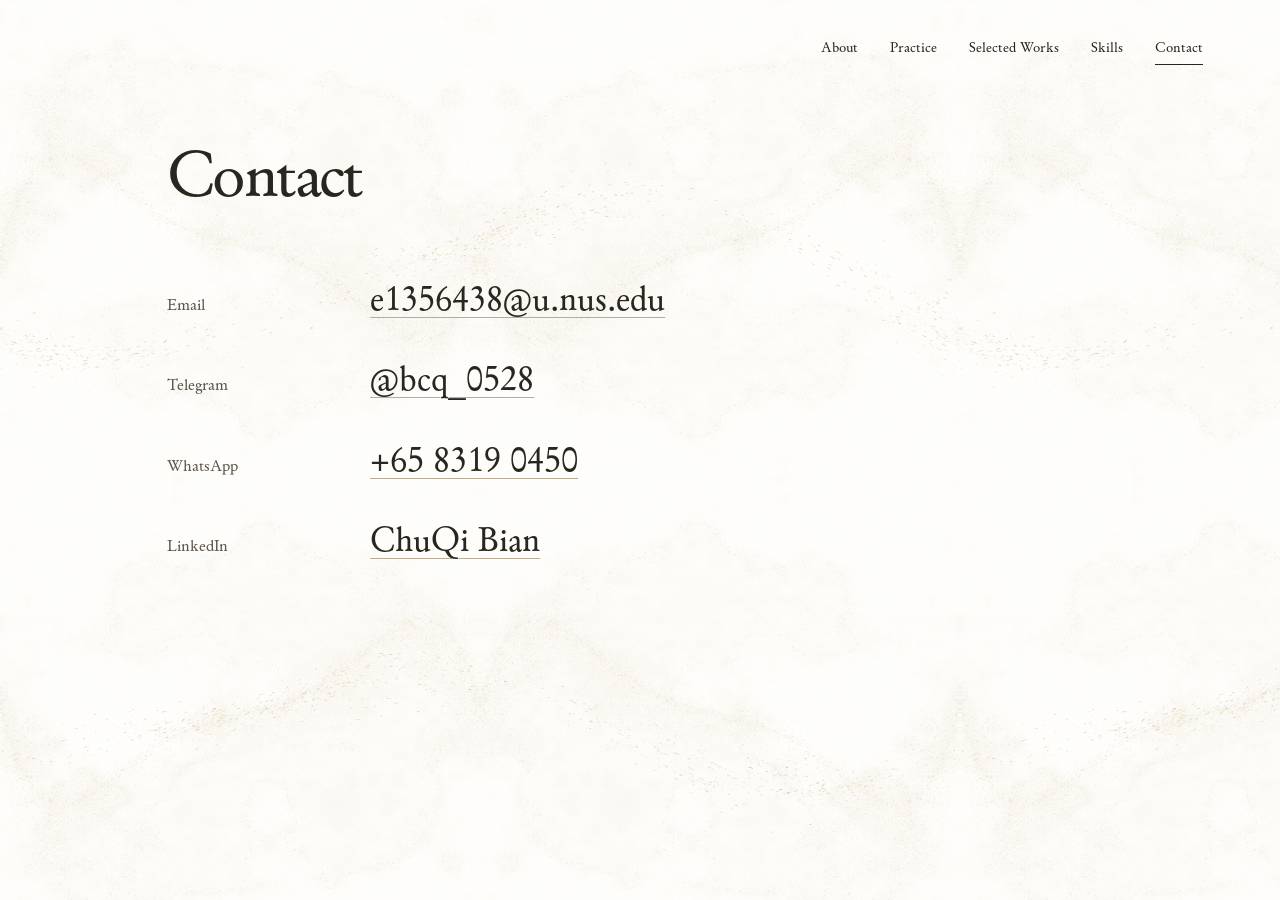
==== contact.html @ a1bc6ec5 "Publish the Bianfolio portfolio" ====
<!doctype html>
<html lang="en">
<head>
  <meta charset="utf-8">
  <meta name="viewport" content="width=device-width, initial-scale=1">
  <title>Contact · Bian Chuqi</title>
  <link rel="stylesheet" href="style.css">
</head>
<body class="inner-page">
  <a class="skip" href="#main">Skip to content</a>
  <header class="header"><nav aria-label="Main navigation"><a href="index.html#about">About</a><a href="index.html#practice">Practice</a><a href="index.html#works">Selected Works</a><a href="skills.html">Skills</a><a href="contact.html" aria-current="page">Contact</a></nav></header>
  <main id="main">
    <section class="details-page contact-page" aria-labelledby="page-title">
      <h1 id="page-title">Contact</h1>
      <dl class="contact-list">
        <div><dt>Email</dt><dd><a href="mailto:e1356438@u.nus.edu">e1356438@u.nus.edu</a></dd></div>
        <div><dt>Telegram</dt><dd><a href="https://t.me/bcq_0528">@bcq_0528</a></dd></div>
        <div><dt>WhatsApp</dt><dd><a href="https://wa.me/6583190450">+65 8319 0450</a></dd></div>
        <div><dt>LinkedIn</dt><dd><a href="https://www.linkedin.com/in/chuqi-bian-5767962a1/">ChuQi Bian</a></dd></div>
      </dl>
    </section>
  </main>
</body>
</html>
---- style.css ----
@charset "UTF-8";
@font-face {
  font-family: 'Garamond Libre';
  src: url('assets/fonts/GaramondLibre-Regular.otf') format('opentype');
  font-weight: 400;
  font-style: normal;
  font-display: swap;
}
:root{color-scheme:dark;--paper:#080808;--surface:#080808;--sand:#080808;--ink:#f5f2ed;--muted:#bcbab6;--coffee:#d6d2ca;--gold:#e6c289;--line:#514e49;--red:#e9d9c0;--ochre:#b99060;--serif:"Garamond Libre",Garamond,Georgia,serif;--sans:var(--serif);font-synthesis:none}
*{box-sizing:border-box}html{scroll-behavior:smooth;scroll-padding-top:2rem}body{margin:0;background:var(--paper);color:var(--ink);font:1rem/1.7 var(--sans)}a{color:inherit;text-decoration:none}button{font:inherit}img{display:block;max-width:100%;height:auto}figure{margin:0}h1,h2,h3,p{margin-top:0}h1,h2,h3{font-family:var(--serif);font-weight:400;line-height:1.06}h1{font-size:clamp(3.5rem,6vw,7rem);letter-spacing:-.04em}h2{font-size:clamp(2.5rem,4vw,4.2rem);letter-spacing:-.035em}h3{font-size:2rem;letter-spacing:-.02em}em{font-weight:400}p{margin-bottom:1.2rem}a:focus-visible,button:focus-visible{outline:2px solid var(--red);outline-offset:7px}a:hover{color:var(--red)}
.header,main>section,main>figure,footer{max-width:1440px;margin-inline:auto}.header{padding:2rem 6%;display:flex;align-items:center;justify-content:space-between;gap:2rem}.identity{font-family:var(--serif);font-size:1.9rem;line-height:1.1;letter-spacing:-.035em}.identity span{display:block;font-family:var(--sans);font-size:.75rem;letter-spacing:.08em;line-height:1.8;margin-top:.4rem}.header nav{display:flex;gap:2rem;font-size:.875rem}.header nav a{position:relative;padding-block:.3rem}.header nav a::after{content:'';position:absolute;bottom:0;left:0;width:0;height:1px;background:currentColor;transition:width .25s}.header nav a:hover::after{width:100%}.eyebrow,.date{font-family:var(--sans);font-size:.875rem;line-height:1.5;color:var(--muted)}.eyebrow{letter-spacing:.08em}.date{display:block;margin-bottom:.6rem}.skip{position:fixed;top:-5rem;left:1rem;padding:1rem;background:var(--paper);z-index:100}.skip:focus{top:1rem}
/* Full case study content stays readable and unobstructed. */
.project-title{position:relative;padding:4rem 8%;overflow:hidden}.project-title::after{content:'';position:absolute;width:20rem;height:29rem;border:1.5px solid var(--ochre);border-left-color:transparent;border-bottom-color:transparent;border-radius:50%;right:-11rem;top:2rem;transform:rotate(-22deg);pointer-events:none}.project-title h1{font-size:clamp(3.5rem,7vw,7.4rem);margin-bottom:3rem}.project h1 em,.project h2 em{color:var(--red)}.project-intro{display:grid;grid-template-columns:1.1fr 1fr;gap:10%;align-items:start}.large-copy{font:400 clamp(1.5rem,2.5vw,2.15rem)/1.3 var(--serif);letter-spacing:-.01em}.project-intro .large-copy{max-width:38rem}dl{margin:0;font-size:.9rem}dl div{display:grid;grid-template-columns:6rem 1fr;padding:.45rem 0}dt{color:var(--muted)}dd{margin:0}.full-art{padding:0 6%}.image-button{border:0;background:transparent;padding:0;width:100%;cursor:zoom-in;display:block}.image-button img{width:100%}.full-art .image-button{max-width:1180px;margin:auto}figcaption{font-size:.875rem;color:var(--muted);padding:1rem 0;line-height:1.6}figcaption span{float:right}.project-section{padding:5rem 8%}.text-section{display:grid;grid-template-columns:1fr 1.3fr;gap:10%;background:var(--sand);margin-top:3rem;border-radius:0 5rem 0 0}.text-section p{max-width:42rem}.section-heading{display:flex;align-items:baseline;justify-content:space-between;gap:2rem;margin-bottom:2.5rem}.section-heading h2{margin:0}.section-heading p{max-width:28rem;color:var(--muted);margin:0}.research-columns{display:grid;grid-template-columns:repeat(3,1fr);gap:3rem;margin-bottom:2rem}.research-columns h3{font-size:1.85rem;color:var(--red)}.research-columns p{font-size:1rem;color:var(--muted)}.project-section>figure{max-width:1100px;margin:auto}.split-art{display:grid;grid-template-columns:.65fr 1.35fr;gap:6%;align-items:center}.fine{color:var(--muted);font-size:.875rem!important}.encounter-grid{display:grid;grid-template-columns:1fr 1fr;gap:2rem}.exhibition{display:grid;grid-template-columns:1.25fr 1fr;gap:6%;align-items:center}.credits{display:grid;grid-template-columns:.6fr 1.4fr;gap:8%;background:var(--surface)}.credits h2{font-size:2.5rem}.credits p{color:var(--muted);font-size:.9rem}.credits strong{color:var(--ink);font-weight:500}.lightbox{width:96vw;max-width:1600px;height:94vh;border:1px solid var(--line);background:var(--paper);padding:1.2rem;color:var(--ink)}.lightbox::backdrop{background:rgba(35,29,24,.85)}.lightbox-controls{display:flex;gap:1.2rem;align-items:center;margin-bottom:1rem}.lightbox-controls p{margin:0;flex:1;font-size:.9rem}.lightbox-controls a{font-size:.875rem;text-decoration:underline}.lightbox-controls button{padding:.5rem 1rem;border:1px solid var(--ink);color:var(--ink);background:transparent;cursor:pointer}.lightbox-scroll{overflow:auto;height:calc(100% - 4rem);display:flex;align-items:flex-start;justify-content:center}.lightbox-scroll img{max-height:100%;object-fit:contain}
.resume-page{padding:3rem 6% 5rem;max-width:1100px}.resume-page h1{font-size:4rem;margin:0}.resume-page .section-heading{align-items:center;margin-bottom:1rem}.resume-instruction{color:var(--muted)}.resume-sheet{display:block;background:white}.resume-sheet img{width:100%;height:auto}.resume-page>.text-link{margin-top:2rem}


body { background: #11110f url("assets/foil-ground.png") repeat; background-size: 610px auto; }
.text-section,.credits { background: transparent; }
.folio { max-width: 1560px; margin: auto; position: relative; isolation: isolate; overflow: clip; }
.silk { position: absolute; inset: 0; width: 100%; height: 100%; z-index: 2; pointer-events: none; }
.home .header { position: relative; z-index: 4; justify-content: flex-end; max-width: none; padding: 0; }
.home .header nav { min-height: 4.25rem; padding: 1.25rem 5.5%; align-items: center; justify-content: flex-end; gap: clamp(1rem,2.8vw,3rem); color: #281e10;
  background-color: #ceb077;
  background-image: linear-gradient(108deg, #a47b3b42, #fff1bb38 30%, #ad783621 51%, #fff0bb47 75%, #926c352e), url("assets/foil-navigation.png");
  background-size: cover, 256px 128px;
  box-shadow: inset 0 -1px #fae5b78f; }
.home .header nav a { color: #281e10; font-weight: 400; }
.home .header nav a:focus-visible { outline-color: #392a15; }
.introduction { position: relative; display: grid; align-items: center; min-height: clamp(33rem,58vw,55rem); max-width: none; padding: 5rem 0 2.5rem 7.5%; }
.intro-copy { width: 43%; position: relative; z-index: 3; }
.intro-copy .eyebrow { text-transform: uppercase; letter-spacing: .18em; font-size: .72rem; color: #d9cdb9; }
.intro-copy h1 { font-size: clamp(4.6rem,7.8vw,8rem); line-height: .88; margin: .3em 0 .38em; }
.intro-copy h1 em { white-space: nowrap; }
.intro-note { max-width: 23rem; color: #d2cdc3; line-height: 1.6; }
.profile-actions { display: flex; flex-wrap: wrap; gap: .6rem 1.6rem; margin-top: clamp(1.6rem,3.8vw,3.8rem); }
.profile-actions a,.text-link,.resume-link { display: inline-block; font-size: .91rem; padding-block: .4rem; border-bottom: 1px solid #a39378; }
.profile-actions span,.work-cover h3 span { display: inline-block; font: .95em var(--sans); margin-left: .18em; }
.silk-portrait { position: absolute; inset: 0; margin: 0; overflow: hidden; clip-path: polygon(49% 0,100% 0,100% 100%,83% 94%,65% 84%,47% 77%,55% 40%); }
.silk-portrait img { margin-left: auto; width: 55.5%; height: 100%; object-fit: cover; object-position: right bottom; }
.experience { padding: clamp(4rem,8vw,8.5rem) 16% clamp(2.4rem,5vw,6rem) 7.5%; }
.history-group { position: relative; }
.history-group #practice {
  position: absolute;
  top: 50%;
  scroll-margin-top: calc(50vh - 2rem);
}
.history-row { display: grid; grid-template-columns: .76fr 1fr 1fr; gap: 5%; padding-block: clamp(3.7rem,7vw,7.25rem); }
.history-row h2 { margin: 0; font-size: clamp(2rem,3.2vw,3.7rem); }
.history-row h3 { font-size: clamp(1.42rem,2.05vw,2.15rem); margin: .25em 0; }
.history-row p { font-size: .91rem; line-height: 1.5; color: var(--muted); margin: 0; max-width: 24rem; }
.date { font-size: .79rem; }
.work-index { padding: clamp(4rem,7vw,8rem) 7% clamp(7rem,12vw,13rem) 12%; }
.work-index h2 { position: relative; z-index: 3; display: table; font-size: clamp(3.1rem,6.2vw,6.4rem); line-height: .96; margin: 0 0 clamp(6.5rem,11vw,10.5rem) -5%; }
.works-grid { margin-left: 2.5%; display: grid; grid-template-columns: repeat(3,minmax(0,1fr)); gap: clamp(.9rem,2vw,2.5rem); }
@media(min-width:761px) {
  .works-grid > :nth-child(2) { margin-top: clamp(2rem,4.5vw,4.5rem); }
  .works-grid > :nth-child(3) { margin-top: clamp(4rem,9vw,9rem); }
}
.work-cover { display: block; position: relative; }
.work-cover img,.work-slot { width: 100%; aspect-ratio: 1.415; object-fit: cover; }
.work-cover h3,.works-grid article span { display: block; font: 1.65rem/1.04 var(--serif); margin: .55em 0 0; }
.work-cover h3 span { font-size: .52em; vertical-align: .3em; }
.works-grid article { color: #c9bfac; }
.work-slot { position: relative; display: grid; place-items: center; color: #74917c; border-block: 1px solid currentColor; }
.works-grid article:last-child .work-slot { color: #aa8055; }
.work-slot svg { width: 47%; fill: none; stroke: currentColor; stroke-width: 1; }
.works-grid article span { font-style: italic; font-size: 1.35rem; }
.contact-footer { position: relative; z-index: 3; isolation: isolate; max-width: none; min-height: clamp(7.5rem,12vw,12rem); padding: 2rem 7%; display: grid; align-items: center; color: #fff6d9; }
.contact-footer::before { content: ""; position: absolute; inset: 0; background: url("assets/woven-hem.svg") center/100% 100%; z-index: -1; }
.home .contact-footer::before { opacity: .91; mask-image: linear-gradient(transparent,#000 38%); }
.contact-footer ul { position: relative; display: flex; align-items: baseline; justify-content: space-evenly; gap: 1.5rem; margin: 0; padding: 0; list-style: none; font: 600 clamp(1.6rem,3.2vw,3.7rem)/1.1 var(--serif); }
.contact-footer li { -webkit-text-stroke: .08em #1b1812; paint-order: stroke fill; text-shadow: 0 2px 4px #100c08; }
.project-title::after { content: none; }
.project h1 em,.project h2 em,.research-columns h3 { color: var(--ink); }
.lightbox::backdrop { background: rgb(0 0 0 / .9); }
@media (max-width:760px) {
  .header { padding: 1.15rem 6%; gap: .75rem; }
  .identity { font-size: 1.5rem; }
  .header nav { justify-content: flex-end; flex-wrap: wrap; font-size: .82rem; gap: .45rem .8rem; }
  .home .header nav { width: 100%; min-height: 3.3rem; justify-content: space-between; padding: 1rem 6%; gap: .6rem; }
  .introduction { display: flex; flex-direction: column; align-items: stretch; min-height: 0; padding: 0; }
  .silk-portrait { position: relative; height: clamp(21rem,108vw,38rem); order: -1; }
  .silk-portrait img { width: 92%; object-position: right bottom; }
  .intro-copy { width: 81%; margin: 1.3rem 0 0 7%; }
  .intro-copy h1 { font-size: clamp(3.6rem,12vw,5.4rem); }
  .intro-note { font-size: .94rem; }
  .profile-actions { gap: .4rem 1.1rem; margin-top: 1.2rem; }
  .profile-actions a { font-size: .83rem; }
  .experience { padding: 4rem 17% 2rem 7%; }
  .history-row { grid-template-columns: 1fr 1fr; gap: 1rem; padding-block: 2.65rem; }
  .history-row h2 { grid-column: 1/-1; font-size: 2.1rem; }
  .history-row h3 { font-size: 1.36rem; }
  .history-row p { font-size: .8rem; }
  .date { font-size: .72rem; }
  .work-index { padding: 3rem 6% 5.5rem 13%; }
  .work-index h2 { font-size: clamp(2.7rem,9vw,4rem); margin-bottom: 6.1rem; }
  .works-grid { grid-template-columns: 1fr 1fr; gap: 1.7rem 1.1rem; }
  .work-cover { grid-column: 1/-1; width: 77%; }
  .work-cover h3 { font-size: 1.6rem; }
  .works-grid article span { font-size: 1.05rem; }
  .contact-footer { padding: 1.5rem 5%; min-height: 7.8rem; }
  .contact-footer ul { font-size: clamp(1.32rem,4.7vw,2.1rem); gap: .65rem; }
  .project-title,.project-section { padding: 3rem 7%; }
  .project-intro,.text-section,.split-art,.exhibition,.credits,.encounter-grid,.research-columns { grid-template-columns: 1fr; gap: 1rem; }
  .section-heading { display: block; }
  figcaption span { display: block; float: none; }
  .lightbox-controls { flex-wrap: wrap; gap: .6rem; }
  .lightbox-controls p { flex-basis: 100%; }
  .lightbox-scroll { height: calc(100% - 7rem); }
}
@media(prefers-reduced-motion:reduce) { html { scroll-behavior:auto; } *,*::after { transition:none!important; } }
/* The gold field continues beneath the upper fold. */
.nav-join {
  position: absolute; inset: 0 0 auto; pointer-events: none; z-index: 1;
  background: linear-gradient(108deg,#a47b3b42,#fff1bb38 30%,#ad783621 51%,#fff0bb47 75%,#926c352e),
              #ceb077 url("assets/foil-navigation.png") left top / 256px 128px repeat;
}
.home .work-index { padding-bottom: clamp(12rem,22vw,25rem); }
.home .work-index h2 { margin-bottom: clamp(9rem,14vw,14rem); }
@media (min-width:761px) {
  .works-grid > :nth-child(2) { margin-top: clamp(4.5rem,9vw,10rem); }
  .works-grid > :nth-child(3) { margin-top: clamp(9rem,18vw,20rem); }
}
.cloud-footer {
  display: block; padding: 0; height: clamp(12rem,20vw,21rem); overflow: hidden;
}
.cloud-footer ul {
  height: 100%; display: grid; grid-template-columns: repeat(3,minmax(0,1fr));
  gap: 0; align-items: stretch; justify-content: stretch;
}
.cloud-footer li {
  --lit: #517e74; --body: #284b4b; --shade: #203d3c;
  position: relative; display: grid; justify-items: center; align-content: start;
  transform: translateY(var(--lift, 0)); will-change: transform;
}
.cloud-footer li:nth-child(2) { --lit: #af6652; --body: #894c3e; --shade: #663e33; }
.cloud-footer li:nth-child(3) { --lit: #aa8657; --body: #74553a; --shade: #584331; }
.cloud-art { position: absolute; top: 0; left: -7%; width: 114%; height: 107%; pointer-events: none; overflow: visible; }
.cloud-footer li:nth-child(2) .cloud-art { transform: scaleX(-1); height: 112%; top: -2%; }
.cloud-footer li:nth-child(3) .cloud-art { height: 105%; top: 2%; }
.cloud-label {
  position: relative; z-index: 1; margin-top: 0; top: 0; align-self: center;
  color: #fff1cc; line-height: 1.08; font-weight: 600; -webkit-text-stroke: .055em #34291e;
  paint-order: stroke fill; text-shadow: 0 2px 3px #32281e;
}
.cloud-footer li { align-content: center; padding-top: 1.8rem; }
@media(max-width:760px) {
  .nav-join { display: none; }
  .home .work-index { padding-top: 3.5rem; padding-bottom: 10rem; }
  .home .work-index h2 { margin-bottom: 8rem; }
  .works-grid { row-gap: 3.8rem; }
  .cloud-footer { height: clamp(7.6rem,26vw,12rem); min-height: 0; }
  .cloud-footer li { padding-top: .8rem; }
  .cloud-footer ul { gap: 0; font-size: clamp(1.1rem,4.8vw,1.95rem); }
}
@media(prefers-reduced-motion:reduce) {
  .cloud-footer li { transform: none; will-change: auto; }
}

@media (min-width:761px) {
  .folio:has(.nav-join[style]) .header nav { background: transparent; box-shadow: none; }
}
.work-inscription { display: none; }
@media (min-width:761px) {
  /* The plotting area uses the proportions of the annotated Illustrator board. */
  .home .work-index { max-width: none; padding: clamp(4rem,9vw,9rem) 0 0; position: relative; }
  .home .work-index h2, .home .work-cover h3 {
    position: absolute; width: 1px; height: 1px; overflow: hidden;
    clip-path: inset(50%); margin: 0; white-space: nowrap;
  }
  .works-grid { position: relative; display: block; aspect-ratio: 595 / 790; margin: 0; }
  .works-grid > .work-cover, .works-grid > article { position: absolute; z-index: 3; margin: 0; }
  .works-grid > .work-cover { left: 25.9%; top: 10.7%; width: 66.6%; }
  .work-cover picture { display: block; }
  .work-cover img { aspect-ratio: auto; height: auto; }
  .work-inscription { display: block; margin: 2.7% 0 0 auto; width: 79%; height: auto; overflow: visible; }
  .work-inscription text { font: 27px var(--serif); fill: currentColor; }
  .work-inscription text[font-style="italic"] { font-style: italic; }
  .works-grid > article[data-project="Y2S2"] { left: 3.4%; top: 54.8%; width: 36.6%; margin: 0; }
  .works-grid > article[data-project="Y1S1"] { left: 47.2%; top: 65.7%; width: 30.6%; margin: 0; }
  .works-grid [data-project="Y2S2"] .work-slot { aspect-ratio: 218/127; }
  .works-grid [data-project="Y1S1"] .work-slot { aspect-ratio: 182/149; }
  .works-grid article span { text-align: right; margin-top: .75em; }
  .works-grid article span::before { content: attr(data-term); font-style: normal; }
}

/* White paper and fine gold leaf, shared by the homepage, case study and résumé. */
:root {
  color-scheme: light;
  --paper: #fffefc;
  --surface: #fcfaf5;
  --sand: #f6f2e9;
  --ink: #29251f;
  --muted: #5d554b;
  --coffee: #46382e;
  --gold: #80632d;
  --line: #b9ac97;
  --red: #774235;
  --ochre: #917442;
}
body {
  background: var(--paper) url("assets/white-gold-paper.webp") repeat;
  background-size: 960px 960px;
}
.intro-copy .eyebrow { color: #6d5635; }
.intro-copy h1 em { color: #403329; }
.intro-note, .works-grid article { color: var(--muted); }
.profile-actions a, .text-link, .resume-link { border-bottom-color: #947c58; }
.work-slot { color: #506f5b; }
.works-grid article:last-child .work-slot { color: #88613a; }
.folio .project-icon:focus-visible { outline-color: var(--gold); }
.lightbox::backdrop { background: rgb(34 29 22 / .7); }

.inner-page {
  display: flex;
  flex-direction: column;
  min-height: 100svh;
}
.inner-page > .header { width: 100%; justify-content: flex-end; }
.inner-page > main { flex: 1; }
.inner-page .header nav a[aria-current="page"]::after { width: 100%; }
.details-page {
  width: 100%;
  max-width: 1100px;
  padding: 3rem 6% 5rem;
}
.details-page h1 { font-size: clamp(3.2rem, 6vw, 4rem); margin-bottom: .75em; }
.skill-list { margin: 0; }
.skill-list div {
  display: grid;
  grid-template-columns: minmax(12rem, 1fr) minmax(0, 2fr);
  gap: 1.5rem;
  align-items: baseline;
  padding: clamp(1.25rem, 2.7vw, 2.25rem) 0;
  border-top: 1px solid #dcd3c4;
}
.skill-list dt { font: clamp(1.55rem, 2.3vw, 2rem)/1.15 var(--serif); color: var(--ink); }
.skill-list ul {
  display: flex; flex-wrap: wrap; align-items: flex-start; justify-content: flex-end; gap: .55rem;
  margin: 0; padding: 0; list-style: none;
}
.skill-list li {
  padding: .35rem .85rem;
  color: var(--coffee);
  background: rgb(230 219 198 / .18);
  border: 1px solid #d9cdbb;
  font-size: .96rem;
}
.skill-key {
  display: flex; flex-wrap: wrap; gap: .5rem 1.4rem;
  padding: 0; margin: 0 0 1.25rem; list-style: none;
  font-size: .95rem; color: var(--coffee);
}
.skill-key li { display: inline-flex; align-items: center; gap: .45rem; }
.skill-swatch {
  width: 1.35rem; height: .85rem;
  background: rgb(230 219 198 / .18); border: 1px solid #d9cdbb;
}
.skill-list .skill-work, .skill-key .skill-work {
  border-color: #a28b68;
}
.skill-context {
  position: absolute; width: 1px; height: 1px; padding: 0;
  overflow: hidden; clip-path: inset(50%); white-space: nowrap;
}
.skill-list .skill-disclosure { padding: 0; }
.skill-disclosure summary {
  padding: .35rem .85rem;
  cursor: pointer;
  color: var(--ink);
}
.skill-disclosure summary::marker { color: var(--gold); font-size: .75em; }
.skill-disclosure summary:focus-visible { outline: 2px solid var(--gold); }
.skill-disclosure details p { margin: .45rem .85rem .2rem; font-weight: 600; }
.skill-disclosure .skill-detail-list { display: block; padding: 0 .85rem .65rem; }
.skill-disclosure .skill-detail-list li { padding: .1rem 0; border: 0; background: transparent; }
.contact-list { max-width: 42rem; }
.contact-list > div {
  grid-template-columns: minmax(7rem, .6fr) 1.5fr;
  align-items: baseline;
  gap: 1rem;
  padding-block: .8rem;
}
.contact-list dt { font-size: 1rem; }
.contact-list a {
  display: inline-block;
  padding: .3rem 0;
  font: clamp(1.5rem, 3vw, 2.1rem)/1.35 var(--serif);
  text-decoration: underline;
  text-decoration-thickness: 1px;
  text-decoration-color: var(--line);
  text-underline-offset: .2em;
}
.plaque-strip {
  display: grid;
  grid-template-columns: repeat(3, minmax(0, 1fr));
  align-items: center;
  gap: clamp(.7rem, 3.5vw, 3rem);
  width: min(84%, 52rem);
  margin: 0 auto;
  padding-block: clamp(2rem, 5vw, 4.5rem);
}
.plaque-strip .contact-plaque > img {
  display: block;
  width: 100%;
  height: auto;
  transition: transform .42s cubic-bezier(.2,.8,.25,1);
}
@media (hover: hover) {
  .plaque-strip .contact-plaque:hover { --lift-extra: -.7rem; }
}
@media (min-width: 761px) {
  .home .plaque-strip { display: none; }
}
@media (max-width: 760px) {
  .inner-page .header { flex-wrap: wrap; }
  .inner-page .header nav { margin-left: auto; }
  .skill-list div { grid-template-columns: 1fr; gap: .9rem; }
  .skill-list ul { justify-content: flex-start; }
  .home .plaque-strip { position: relative; z-index: 3; }
}

/* Give short inner pages the same scroll-in distance as the homepage hem. */
@media (min-width: 761px) {
  .inner-page:has(.board-footer) { min-height: calc(100svh + min(26.975vw, 420.81px)); }
}
.inner-page .board-footer {
  position: relative;
  flex: none;
  width: min(100%, 1560px);
  max-width: none;
  aspect-ratio: 595.276 / 160.582;
  container-type: inline-size;
  overflow: clip;
  padding: 0;
  pointer-events: none;
}
.board-footer .contact-plaque {
  position: absolute;
  pointer-events: none;
  cursor: default;
  appearance: none;
  border: 0;
  background: transparent;
  margin: 0;
  padding: 0;
  transform: translateY(var(--rise, 0%));
  will-change: transform;
}
/* Keep the original silhouette interactive while its artwork rises. */
.board-footer .contact-plaque::before {
  content: "";
  position: absolute;
  inset: 0;
  clip-path: var(--hit);
  pointer-events: auto;
}
.board-footer .contact-plaque > img {
  width: 100%; height: 100%;
  clip-path: var(--hit);
  pointer-events: auto;
  translate: 0 var(--lift-extra, 0cqw);
  transition: translate .42s cubic-bezier(.2,.8,.25,1);
}
.contact-logo {
  position: absolute;
  left: var(--logo-x);
  top: calc(20.8cqw - var(--plaque-top));
  width: 6.55cqw;
  aspect-ratio: 1;
  display: grid;
  place-items: center;
  transform: translate(-50%, -50%);
  pointer-events: auto;
  cursor: pointer;
}
.contact-logo img { width: 100%; height: 100%; object-fit: contain; }
.contact-logo:focus-visible { outline: 2px solid #fff4ca; outline-offset: 3px; }
.contact-logo, .plaque-strip .contact-plaque > img {
  translate: 0 var(--lift-extra, 0px);
  transition: translate .42s cubic-bezier(.2,.8,.25,1);
}
.board-footer:not(:has(.contact-plaque:hover)) .contact-plaque:has(:focus-visible) {
  --lift-extra: -3.4cqw; z-index: 1;
}
.plaque-strip .contact-plaque { position: relative; }
.plaque-strip .contact-logo { width: max(25%, 24px); left: 50%; top: 50%; }
.plaque-strip [data-channel="telegram"] .contact-logo { left: 54%; }
.board-footer .contact-plaque[data-channel="linkedin"] {
  --logo-x: 49.0%;
  --plaque-top: 7.494217cqw;
  left:-7.796675%;
  top:var(--plaque-top);
  width:48.702920%;
  height:35.312097cqw;
  --hit:polygon(0.00% 100.00%,1.18% 45.49%,2.37% 40.35%,3.55% 37.34%,4.73% 35.09%,5.91% 33.33%,7.10% 32.08%,8.28% 30.95%,9.46% 30.20%,10.65% 29.57%,11.83% 29.07%,13.01% 28.70%,14.29% 24.56%,15.47% 20.80%,16.65% 18.30%,17.83% 16.54%,19.02% 15.04%,20.20% 13.91%,21.38% 12.91%,22.57% 12.16%,23.75% 11.53%,24.93% 11.03%,26.11% 10.65%,27.30% 10.53%,28.57% 10.53%,29.75% 10.78%,30.94% 11.15%,32.12% 11.65%,33.30% 11.15%,34.49% 9.27%,35.67% 7.52%,36.85% 6.14%,38.03% 5.01%,39.22% 4.01%,40.40% 3.26%,41.58% 2.51%,42.86% 2.01%,44.04% 1.50%,45.22% 1.25%,46.41% 1.00%,47.59% 0.88%,48.77% 0.88%,49.95% 0.88%,51.14% 1.13%,52.32% 1.38%,53.50% 1.88%,54.69% 2.38%,55.87% 3.01%,57.14% 3.88%,58.33% 4.89%,59.51% 5.89%,60.69% 7.27%,61.87% 8.77%,63.06% 10.65%,64.24% 12.91%,65.42% 12.53%,66.61% 12.03%,67.79% 11.65%,68.97% 11.53%,70.15% 11.40%,71.43% 11.53%,72.61% 11.65%,73.79% 12.03%,74.98% 12.41%,76.16% 13.03%,77.34% 13.78%,78.53% 14.66%,79.71% 15.79%,80.89% 17.04%,82.07% 18.67%,83.26% 20.68%,84.44% 23.43%,85.71% 28.95%,86.90% 29.57%,88.08% 30.08%,89.26% 30.70%,90.45% 31.58%,91.63% 32.58%,92.81% 33.83%,93.99% 35.34%,95.18% 37.09%,96.36% 39.35%,97.54% 42.23%,98.73% 46.99%,100.00% 100.00%,100% 100%,0 100%)
}
.board-footer .contact-plaque[data-channel="telegram"] {
  --logo-x: 49.8%;
  --plaque-top: 5.400969cqw;
  left:22.164346%;
  top:var(--plaque-top);
  width:56.956876%;
  height:39.427984cqw;
  --hit:polygon(0.00% 100.00%,1.18% 100.00%,2.37% 100.00%,3.55% 100.00%,4.73% 100.00%,5.91% 100.00%,7.10% 53.51%,8.28% 47.62%,9.46% 45.11%,10.65% 43.23%,11.83% 41.85%,13.01% 40.85%,14.29% 40.10%,15.47% 39.60%,16.65% 34.09%,17.83% 28.95%,19.02% 26.32%,20.20% 24.44%,21.38% 22.93%,22.57% 21.80%,23.75% 20.93%,24.93% 20.30%,26.11% 19.80%,27.30% 19.42%,28.57% 19.30%,29.75% 19.30%,30.94% 19.55%,32.12% 20.05%,33.30% 19.30%,34.49% 16.79%,35.67% 14.91%,36.85% 13.28%,38.03% 11.90%,39.22% 10.65%,40.40% 9.77%,41.58% 8.90%,42.86% 8.27%,44.04% 7.77%,45.22% 7.39%,46.41% 7.14%,47.59% 7.02%,48.77% 6.89%,49.95% 6.89%,51.14% 7.14%,52.32% 7.39%,53.50% 7.77%,54.69% 8.15%,55.87% 8.77%,57.14% 9.52%,58.33% 10.53%,59.51% 11.53%,60.69% 12.91%,61.87% 14.41%,63.06% 16.29%,64.24% 18.67%,65.42% 19.92%,66.61% 19.55%,67.79% 19.30%,68.97% 19.17%,70.15% 19.30%,71.43% 19.67%,72.61% 20.18%,73.79% 20.80%,74.98% 21.68%,76.16% 22.93%,77.34% 24.44%,78.53% 26.44%,79.71% 29.07%,80.89% 33.33%,82.07% 38.47%,83.26% 38.97%,84.44% 39.60%,85.71% 40.48%,86.90% 41.73%,88.08% 43.23%,89.26% 45.11%,90.45% 47.87%,91.63% 54.26%,92.81% 100.00%,93.99% 100.00%,95.18% 100.00%,96.36% 100.00%,97.54% 100.00%,98.73% 100.00%,100.00% 100.00%,100% 100%,0 100%)
}
.board-footer .contact-plaque[data-channel="whatsapp"] {
  --logo-x: 47.9%;
  --plaque-top: 3.750178cqw;
  left:57.383434%;
  top:var(--plaque-top);
  width:49.885579%;
  height:40.059195cqw;
  --hit:polygon(0.00% 100.00%,1.18% 100.00%,2.37% 100.00%,3.55% 47.97%,4.73% 42.63%,5.91% 39.96%,7.10% 38.03%,8.28% 36.54%,9.46% 35.36%,10.65% 34.40%,11.83% 33.55%,13.01% 33.01%,14.29% 32.48%,15.47% 29.06%,16.65% 24.47%,17.83% 22.12%,19.02% 20.51%,20.20% 19.34%,21.38% 18.38%,22.57% 17.63%,23.75% 17.09%,24.93% 16.67%,26.11% 16.45%,27.30% 16.35%,28.57% 16.35%,29.75% 16.45%,30.94% 16.77%,32.12% 17.20%,33.30% 16.88%,34.49% 14.53%,35.67% 12.71%,36.85% 11.32%,38.03% 10.26%,39.22% 9.29%,40.40% 8.55%,41.58% 7.91%,42.86% 7.37%,44.04% 6.94%,45.22% 6.73%,46.41% 6.52%,47.59% 6.30%,48.77% 6.30%,49.95% 6.30%,51.14% 6.30%,52.32% 6.52%,53.50% 6.73%,54.69% 6.94%,55.87% 7.37%,57.14% 7.91%,58.33% 8.44%,59.51% 9.29%,60.69% 10.26%,61.87% 11.43%,63.06% 12.93%,64.24% 14.85%,65.42% 17.09%,66.61% 16.77%,67.79% 16.45%,68.97% 16.24%,70.15% 16.13%,71.43% 16.13%,72.61% 16.35%,73.79% 16.67%,74.98% 17.09%,76.16% 17.74%,77.34% 18.59%,78.53% 19.76%,79.71% 21.15%,80.89% 23.18%,82.07% 26.28%,83.26% 32.05%,84.44% 32.48%,85.71% 33.01%,86.90% 33.76%,88.08% 34.62%,89.26% 35.58%,90.45% 36.86%,91.63% 38.35%,92.81% 40.60%,93.99% 43.70%,95.18% 100.00%,96.36% 100.00%,97.54% 100.00%,98.73% 100.00%,100.00% 100.00%,100% 100%,0 100%)
}
@media (any-hover: hover) {
  .board-footer .contact-plaque:hover { --lift-extra: -3.4cqw; z-index: 1; }
}
@media (prefers-reduced-motion: reduce) {
  .contact-plaque img { transition: none; }
}

@media (max-width: 760px) {
  .header nav a { display: inline-flex; align-items: center; min-height: 44px; }
  .inner-page > .header { padding: .45rem 5%; }
  .inner-page .header nav {
    width: 100%; justify-content: space-between; gap: .15rem .45rem;
    font-size: clamp(.8125rem, 3.2vw, .95rem);
  }
  .details-page, .resume-page { padding: 2.1rem 6% 3rem; }
  .contact-list > div { grid-template-columns: 1fr; gap: 0; padding-block: .65rem; }
  .contact-list a, .resume-link { min-height: 44px; }
  .contact-list dt { font-size: .875rem; }
  .resume-page .section-heading { display: flex; flex-wrap: wrap; gap: .5rem 1rem; }
  .resume-page h1 { font-size: clamp(3.2rem, 12vw, 4rem); }
  .skill-disclosure summary { min-height: 44px; align-content: center; }
  .board-footer .contact-plaque { transform: none; will-change: auto; }
  .board-footer .contact-plaque > img, .board-footer .contact-logo { translate: none; transition: none; }
  .board-footer .contact-logo { width: max(44px, 6.55cqw); }
  .board-footer .contact-logo img { width: max(26px, 6.55cqw); height: auto; max-height: 100%; }
}

.board-footer .contact-plaque.is-raised { --lift-extra: -3.4cqw; z-index: 2; }
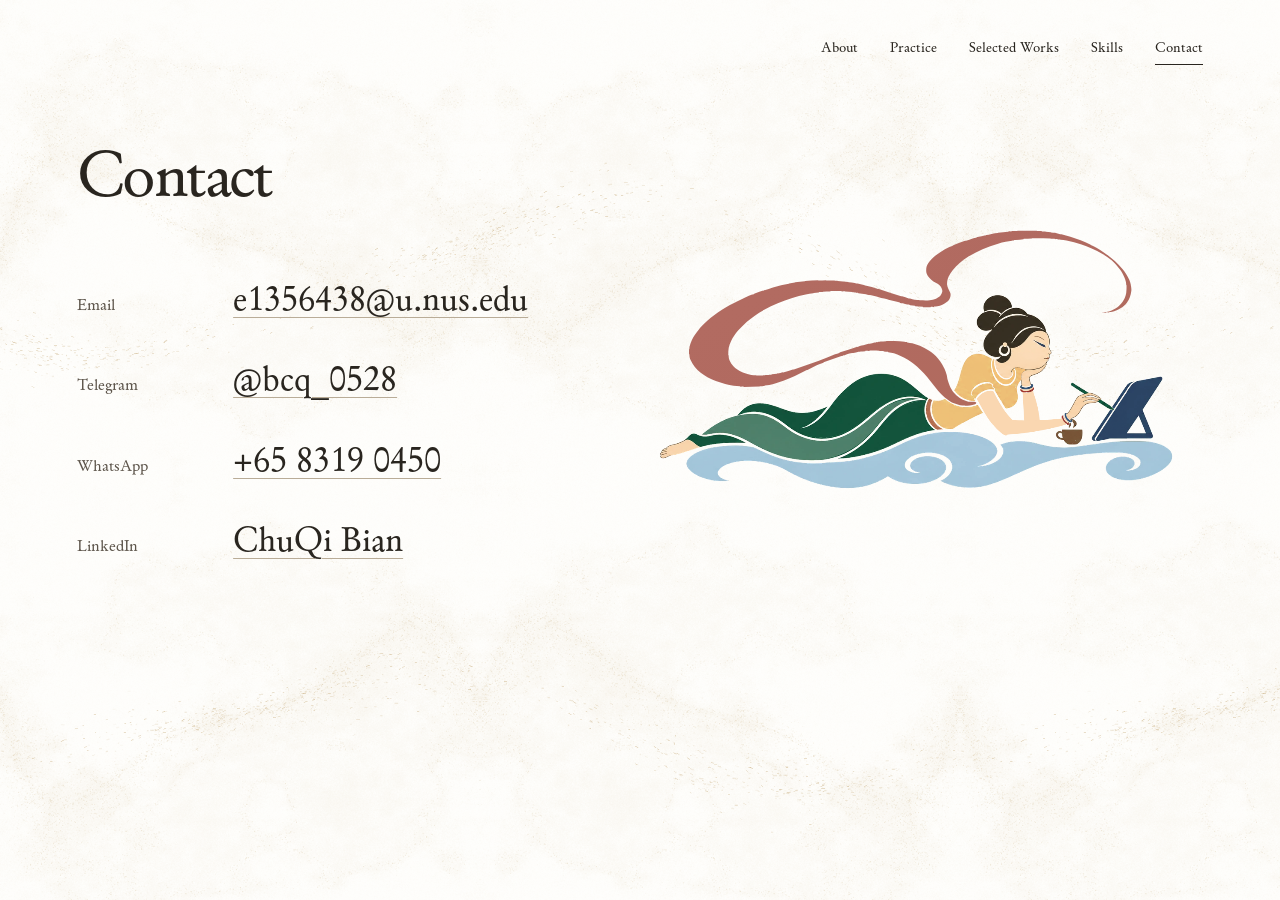
==== commit 5250f4a1: "Introduce the coffee fairy on the responsive Contact page" ====
--- a/contact.html
+++ b/contact.html
@@ -5,6 +5,24 @@
   <meta name="viewport" content="width=device-width, initial-scale=1">
   <title>Contact · Bian Chuqi</title>
   <link rel="stylesheet" href="style.css">
+  <script defer src="mascots/coffee-fairy/coffee-fairy.js?v=11-touch"></script>
+  <style>
+    .contact-page {
+      max-width: 1440px;
+      display: grid;
+      grid-template-columns: minmax(0, 1fr) minmax(0, 1.12fr);
+      grid-template-areas: "title fairy" "links fairy";
+      column-gap: clamp(1.5rem, 4vw, 4rem);
+    }
+    .contact-page h1 { grid-area: title; }
+    .contact-page .contact-list { grid-area: links; margin: 0; }
+    .contact-page coffee-fairy { grid-area: fairy; align-self: center; justify-self: center; --fairy-width: 680px; }
+    @media (max-width: 960px) {
+      .contact-page { grid-template-columns: minmax(0, 1fr); grid-template-areas: "title" "fairy" "links"; }
+      .contact-page h1 { margin-bottom: .25em; }
+      .contact-page coffee-fairy { --fairy-width: 420px; margin-block: .25rem 1.25rem; }
+    }
+  </style>
 </head>
 <body class="inner-page">
   <a class="skip" href="#main">Skip to content</a>
@@ -12,6 +30,7 @@
   <main id="main">
     <section class="details-page contact-page" aria-labelledby="page-title">
       <h1 id="page-title">Contact</h1>
+      <coffee-fairy></coffee-fairy>
       <dl class="contact-list">
         <div><dt>Email</dt><dd><a href="mailto:e1356438@u.nus.edu">e1356438@u.nus.edu</a></dd></div>
         <div><dt>Telegram</dt><dd><a href="https://t.me/bcq_0528">@bcq_0528</a></dd></div>
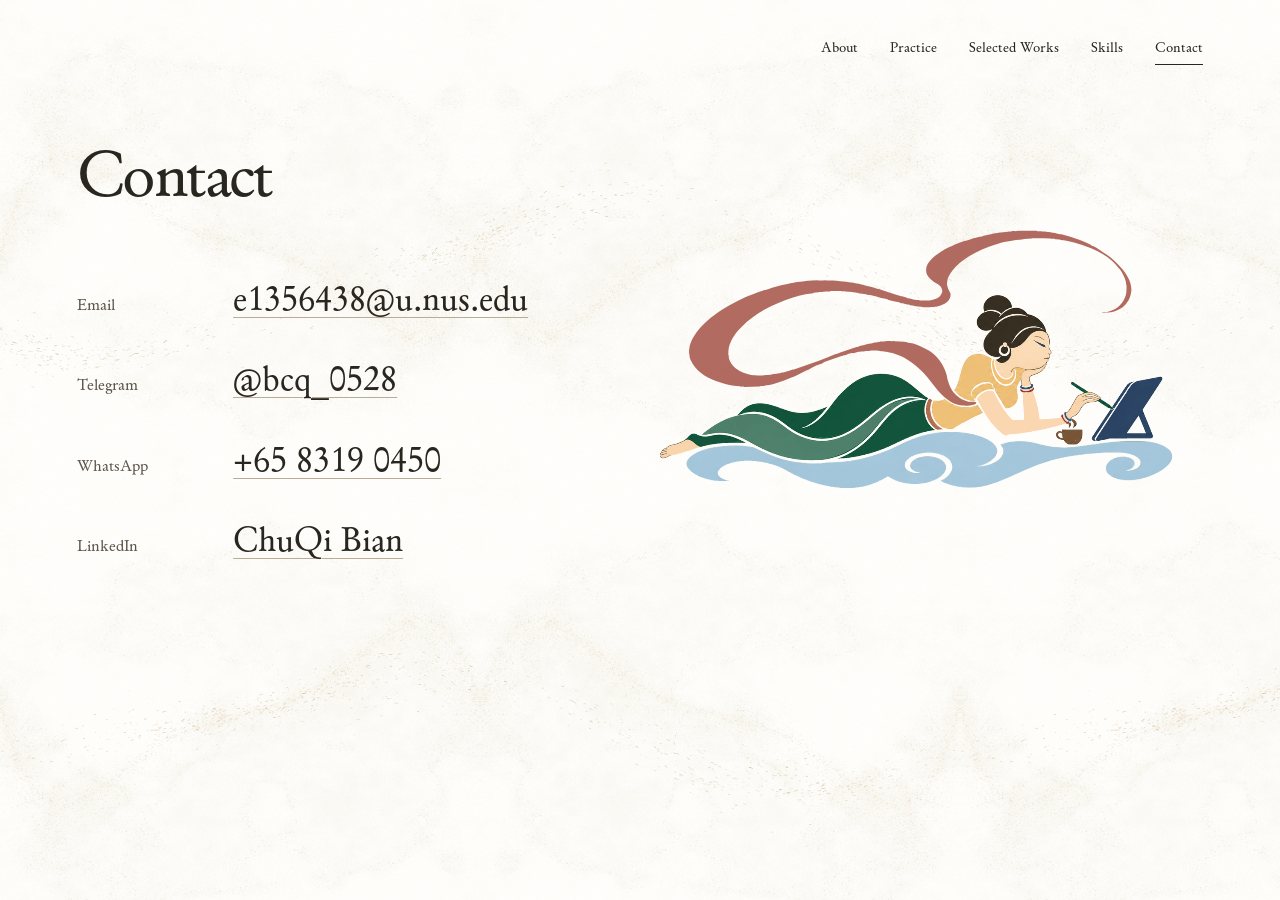
==== commit e194024a: "Load the updated mobile fairy on Contact" ====
--- a/contact.html
+++ b/contact.html
@@ -5,7 +5,7 @@
   <meta name="viewport" content="width=device-width, initial-scale=1">
   <title>Contact · Bian Chuqi</title>
   <link rel="stylesheet" href="style.css">
-  <script defer src="mascots/coffee-fairy/coffee-fairy.js?v=11-touch"></script>
+  <script defer src="mascots/coffee-fairy/coffee-fairy.js?v=12-mobile-idle"></script>
   <style>
     .contact-page {
       max-width: 1440px;
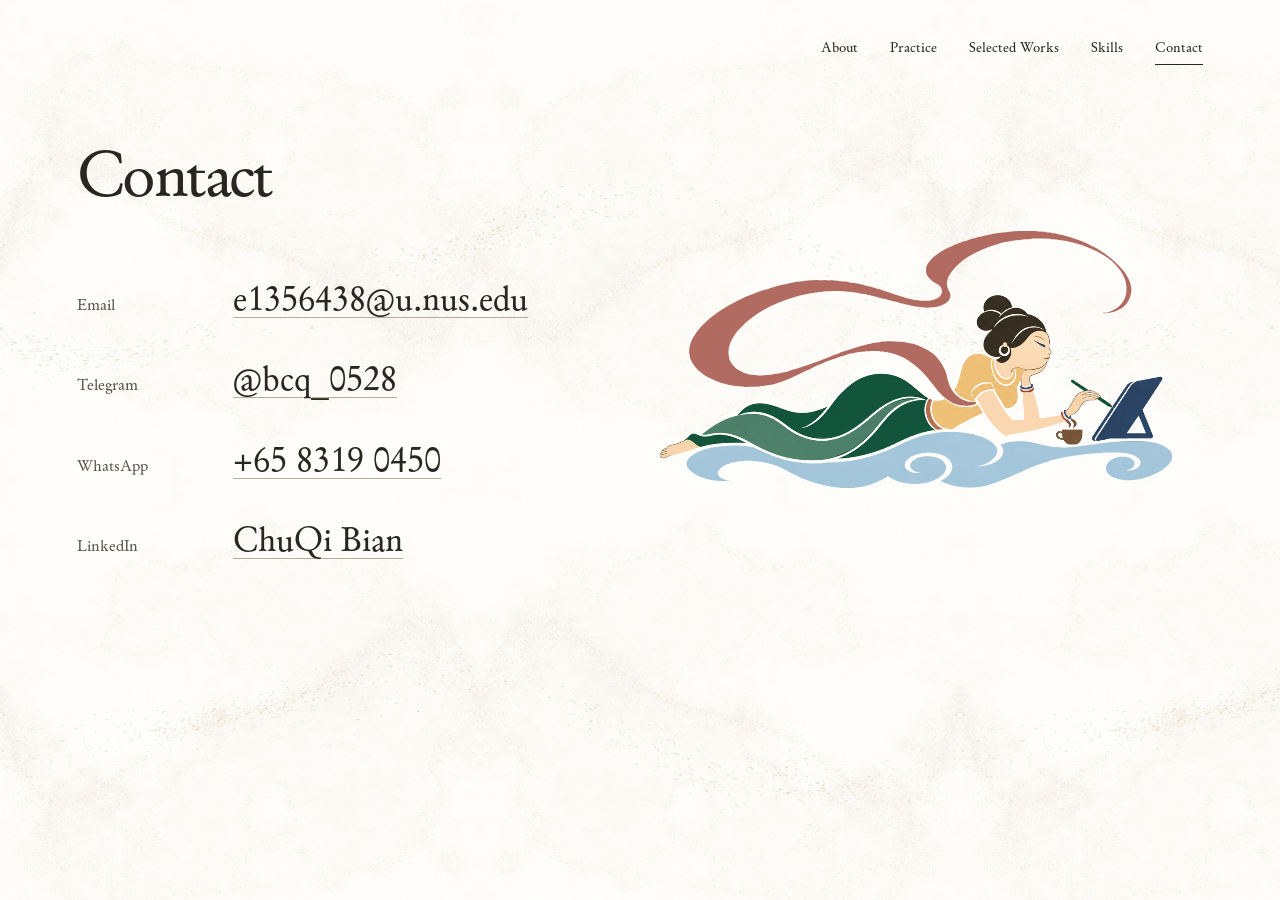
==== commit 1a4d96d7: "Load the full touch coffee handoff on Contact" ====
--- a/contact.html
+++ b/contact.html
@@ -5,7 +5,7 @@
   <meta name="viewport" content="width=device-width, initial-scale=1">
   <title>Contact · Bian Chuqi</title>
   <link rel="stylesheet" href="style.css">
-  <script defer src="mascots/coffee-fairy/coffee-fairy.js?v=12-mobile-idle"></script>
+  <script defer src="mascots/coffee-fairy/coffee-fairy.js?v=13-coffee-handoff"></script>
   <style>
     .contact-page {
       max-width: 1440px;
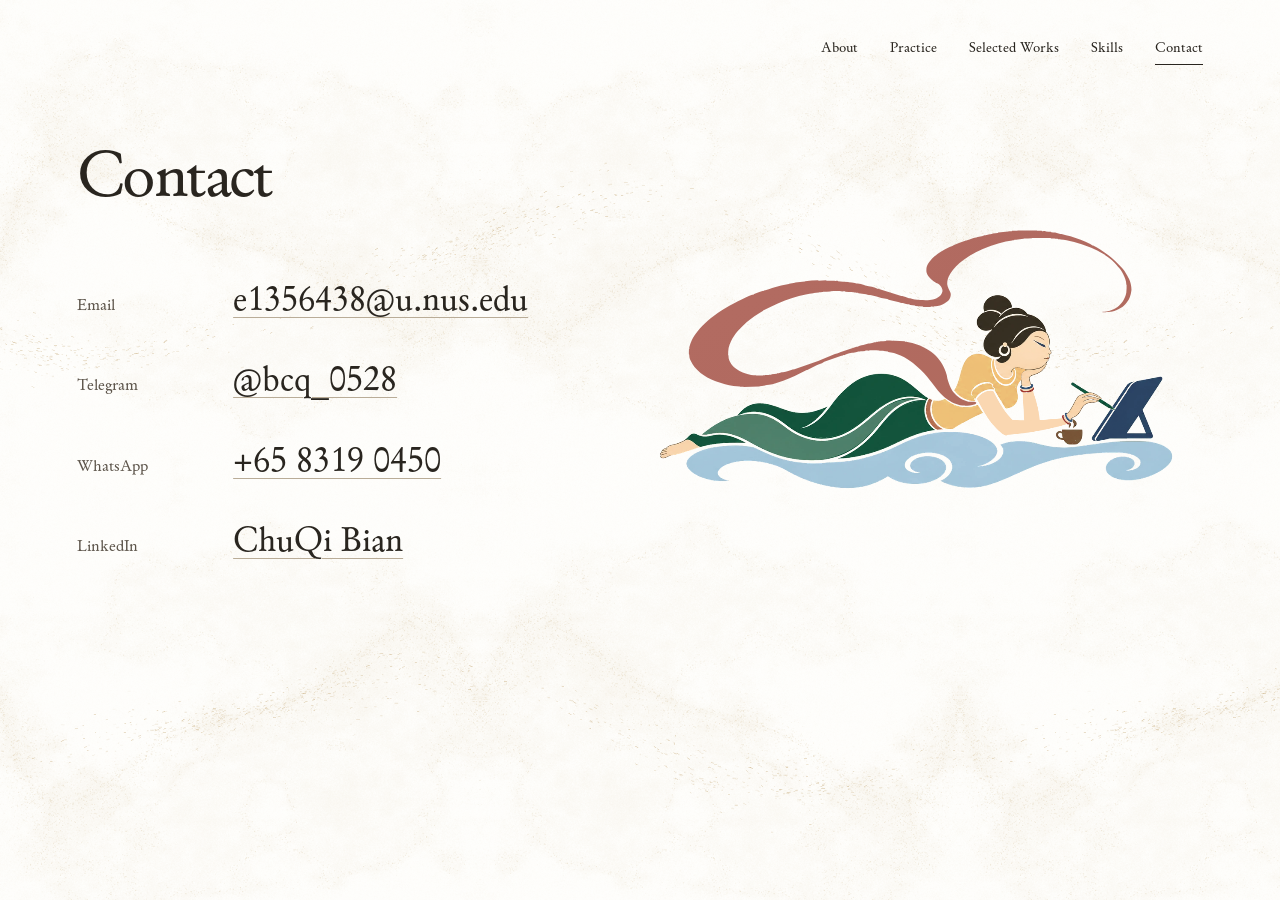
==== commit 4f1584f2: "Load the matched greeting turn on Contact" ====
--- a/contact.html
+++ b/contact.html
@@ -5,7 +5,7 @@
   <meta name="viewport" content="width=device-width, initial-scale=1">
   <title>Contact · Bian Chuqi</title>
   <link rel="stylesheet" href="style.css">
-  <script defer src="mascots/coffee-fairy/coffee-fairy.js?v=13-coffee-handoff"></script>
+  <script defer src="mascots/coffee-fairy/coffee-fairy.js?v=14-matched-turn"></script>
   <style>
     .contact-page {
       max-width: 1440px;
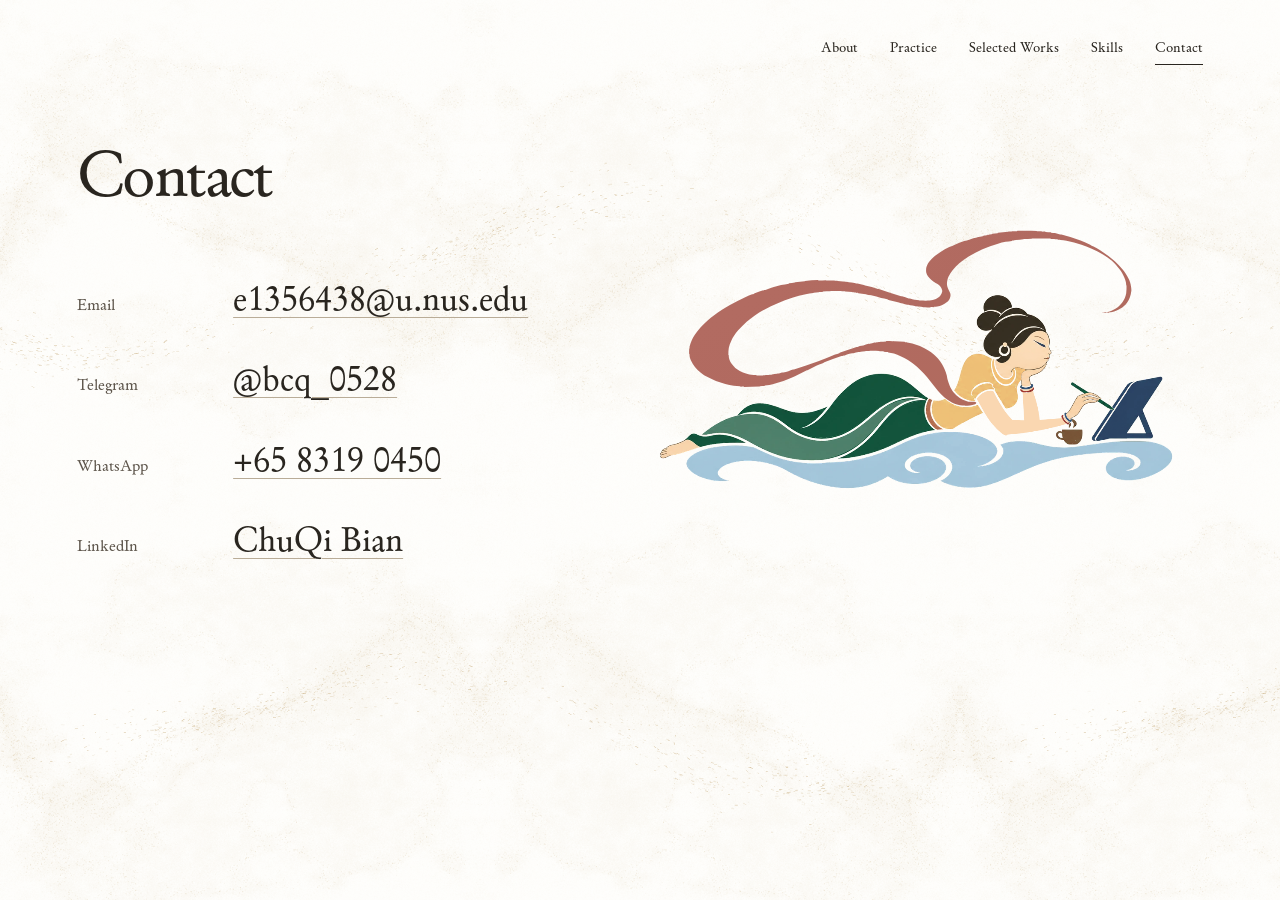
==== commit 7f6a07f9: "Load the matched mobile return on Contact" ====
--- a/contact.html
+++ b/contact.html
@@ -5,7 +5,7 @@
   <meta name="viewport" content="width=device-width, initial-scale=1">
   <title>Contact · Bian Chuqi</title>
   <link rel="stylesheet" href="style.css">
-  <script defer src="mascots/coffee-fairy/coffee-fairy.js?v=14-matched-turn"></script>
+  <script defer src="mascots/coffee-fairy/coffee-fairy.js?v=15-touch-return"></script>
   <style>
     .contact-page {
       max-width: 1440px;
